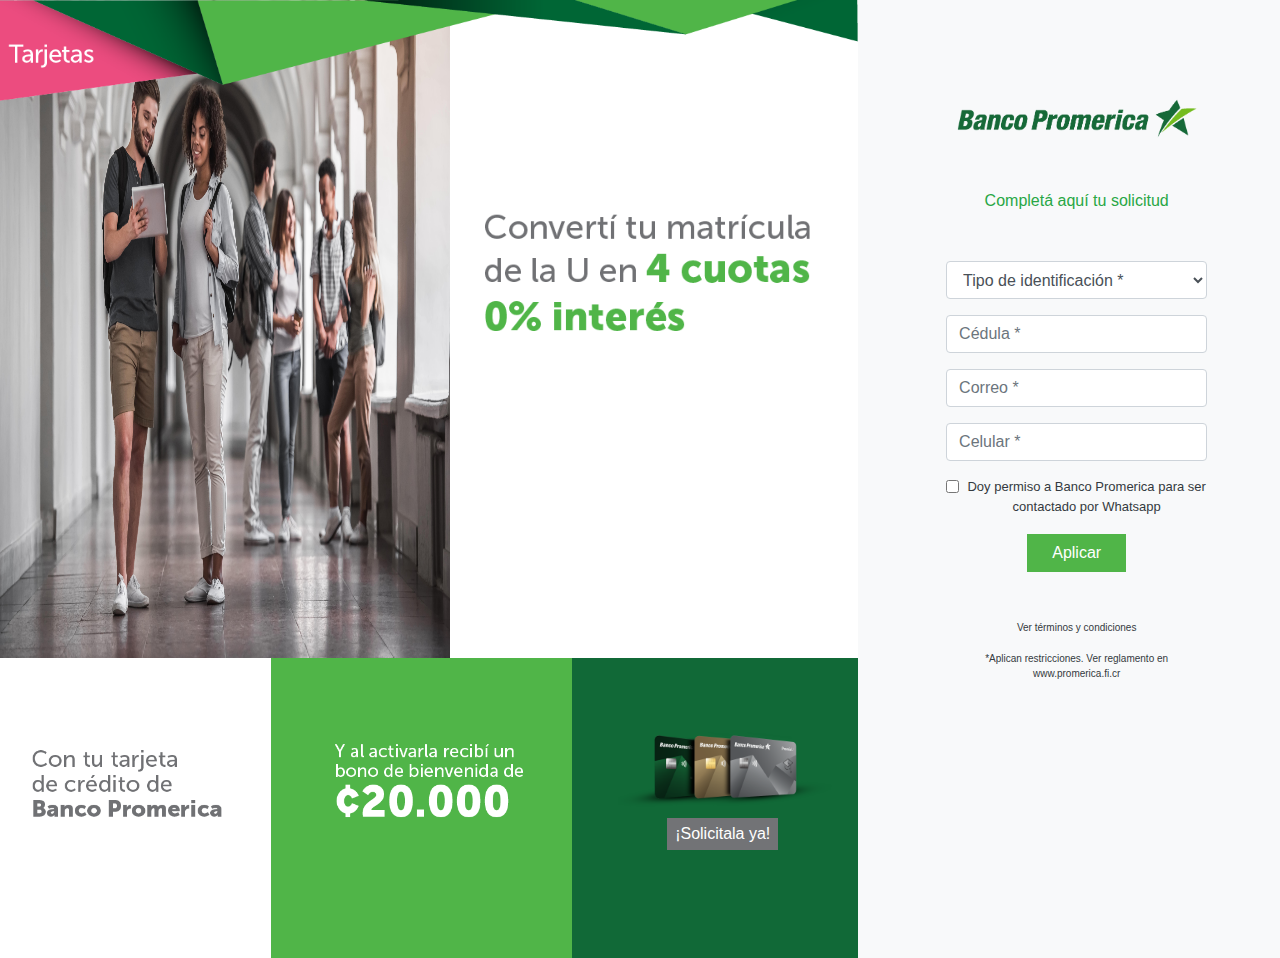
==== index.html @ af6be997 "se termina el landing de promerica" ====
<!DOCTYPE html> 
<html>
    <head>
        <title>Banco Promerica</title>
        <meta charset="UTF-8">
        <meta name="viewport" content="width=device-width, initial-scale=1.0">
        <link rel="stylesheet" href="https://cdn.jsdelivr.net/npm/bootstrap@4.5.3/dist/css/bootstrap.min.css"> 
        <link rel="stylesheet" href="css/index.css">
    </head>
    <body>
        <div class="container-fluid p-0">
            <div class="row">
                <div class="col-12 col-sm-8 col-md-8 col-lg-8 col-xl-8 bg-white">
                    <div class="row">
                        <div class="col-12 col-sm-12 col-md-12 col-lg-12 col-xl-12 imgPadre1">
                            <img src="img/pieza-arriba-completo.png" class="w-100">
                        </div>
                        <div class="col-6 col-sm-6 col-md-6 col-lg-6 col-xl-6 imgPadre2">
                            <img src="img/personas.jpg" class="img-personas">
                        </div>
                        <div class="col-6 col-sm-6 col-md-6 col-lg-6 col-xl-6 mx-auto text-center">
                            <img src="img/texto-cuotas.png" class="img-cuotas">
                        </div>
                        <div class="col-12 col-sm-12 col-md-12 col-lg-12 bg-white p-0">
                            <div class="row">
                                <div class="col-4 col-sm-4 col-md-4 col-lg-4 col-xl-4 mx-auto text-center p-0">
                                    <div class="cuadros-colores bg-white mx-auto text-center">
                                        <img src="img/texto-logo.png" class="img1"> 
                                    </div>
                                </div>
                                <div class="col-4 col-sm-4 col-md-4 col-lg-4 col-xl-4 mx-auto text-center p-0">
                                    <div class="cuadros-colores bg-verde-claro mx-auto text-center">
                                        <img src="img/texto-bono.png" class="img2"> 
                                    </div>
                                </div>
                                <div class="col-4 col-sm-4 col-md-4 col-lg-4 col-xl-4 mx-auto text-center p-0">
                                    <div class="cuadros-colores bg-verde-oscuro mx-auto text-center">
                                        <div class="col-sm-12 col-md-12 col-lg-12 col-xl-12">
                                            <img src="img/tarjetas.png" class="img3">   
                                        </div> 
                                        <div class="col-sm-12 col-md-12 col-lg-12 col-xl-12 text-solicitar">
                                            <label class="bg-gray px-2 py-1">¡Solicitala ya!</label>
                                        </div> 
                                    </div>
                                </div>
                            </div>
                        </div>
                    </div>
                </div>
                <div class="col-12 col-sm-4 col-md-4 col-lg-4 col-xl-4 bg-light pt-5 mx-auto text-center formulario-gray">
                    <div class="row">
                        <div class="col-12 col-sm-12 col-md-12 col-lg-12 col-xl-12">
                            <img src="img/logo.png" class="logo mt-5"> 
                        </div>
                        <div class="col-12 col-sm-12 col-md-12 col-lg-12 col-xl-12">
                            <p class="texto-bienvenida text-success mt-5 mb-5">Completá aquí tu solicitud</p>
                        </div>
                        <div class="col-9 col-sm-11 col-md-9 col-lg-8 col-xl-8 mx-auto text-center">
                            <form action="Default.aspx" method="POST" id="formdata" name="formdata" class="">
                                <div class="form-group"> 
                                    <select class="form-control" id="tipoidentificacion">  
                                        <option value="">Tipo de identificaci&oacute;n *</option> 
                                        <option value="1">Nacional</option> 
                                        <option value="2">Extranjero (DIMEX)</option> 
                                    </select> 
                                    <small id="errorTipoIden" class="text-danger"></small>
                                </div>
                                <div class="form-group"> 
                                    <input type="tel" class="form-control" id="identificacion" placeholder="C&eacute;dula *" required>
                                    <small id="emailHelp" class="form-text"></small>
                                    <small id="errorIden" class="text-danger"></small> 
                                </div>
                                <div class="form-group inputNombre d-none"> 
                                    <input type="text" class="form-control" id="nombre" placeholder="Nombre *" required>
                                    <small id="errorNom" class="text-danger"></small>
                                </div>
                                <div class="form-group inputNombre d-none"> 
                                    <input type="text" class="form-control" id="apellido" placeholder="Apellido *" required>
                                    <small id="errorApe" class="text-danger"></small>
                                </div>
                                <div class="form-group"> 
                                    <input type="email" class="form-control" id="email" placeholder="Correo *" required>
                                    <small id="errorEmail" class="text-danger"></small>
                                </div>
                                <div class="form-group"> 
                                    <input type="tel" class="form-control" id="telefono" placeholder="Celular *" required maxlength="8">
                                    <small id="errorTel" class="text-danger"></small>
                                </div> 
                                <div class="form-check text-center">
                                    <input class="form-check-input" type="checkbox" id="terminos">
                                    <label class="form-check-label text-dark">
                                        Doy permiso a Banco Promerica para ser contactado por Whatsapp
                                    </label>
                                </div>
                                <div class=" text-center">
                                    <small id="errorCheck" class="text-danger"></small>
                                </div>
                                <div class="text-center">
                                    <button type="button" class="btn bg-verde-claro rounded-0 mb-5 mt-3 px-4" id="btnAplicar">Aplicar</button>
                                </div>
                                <div class="text-center text-dark text-terminos">
                                    <label>
                                        Ver términos y condiciones
                                    </label>
                                    <label class="mt-2 text-dark text-aplican">
                                        *Aplican restricciones. Ver reglamento en www.promerica.fi.cr
                                    </label>
                                </div>
                            </form>
                        </div>
                    </div>
                </div> 
            </div> 
        </div>

        <div class="modal fade" id="cuotas" tabindex="-1" aria-labelledby="exampleModalLabel" aria-hidden="true">
            <div class="modal-dialog ">
                <div class="modal-content">
                    <div class="modal-header">
                        <div class="text-center">
                            <img src="img/cover.png" class="img-texto-beto w-15">
                        </div>
                        <button type="button" class="close" data-dismiss="modal" aria-label="Close">
                            <span class=" bg-success text-white rounded-circle" aria-hidden="true" style="padding-bottom: 5px;padding-left: 5px;padding-right: 5px;">&times;</span>
                        </button>
                    </div>
                    <div class="modal-body bg-success">
                        <p style="">Cuota corresponde a un crédito con una tasa de interés mensual de 4.43%
                            (53.16% anual) acorde a lo establecido por el Banco Central de Costa Rica
                            para préstamos microcréditos. Ver publicación del BCCR <a href="https://activos.bccr.fi.cr/sitios/bccr/ComunicadosPrensa/Docs_Comunicados_Prensa/CP-BCCR-022-2020-Tasas-anuales-maximas_interes.pdf" target="_blank">aquí</a>.
                            La cuota puede variar ligeramente según el tiempo entre la solicitud
                            del préstamo y fecha de pago de la primera cuota.
                            Condiciones son sujetas a políticas internas de la empresa y pueden variar..</p>
                    </div> 
                </div>
            </div>
        </div>

        <div class="modal fade" id="terminosycondicions"  tabindex="-1" aria-labelledby="exampleModalLabel1" aria-hidden="true">
            <div class="modal-dialog modal-lg modal-dialog-scrollable">
                <div class="modal-content">
                    <div class="modal-header">
                        <div class="text-center">
                            <img src="img/cover.png" class="img-texto-beto w-15">
                        </div>
                        <button type="button" class="close" data-dismiss="modal" aria-label="Close">
                            <span class=" bg-success text-white rounded-circle" aria-hidden="true" style="padding-bottom: 5px;padding-left: 5px;padding-right: 5px;">&times;</span>
                        </button>
                    </div>
                    <div class="modal-body bg-success">

                        <h2>Términos y Condiciones</h2>
                        <p>

                            AL INGRESAR ESTE SITIO USTED RECONOCE Y ACEPTA LOS SIGUIENTES TERMINOS Y CONDICIONES.
                            SI NO ACEPTA ESTOS TÉRMINOS, NO USE ESTE SITIO.
                        </p>
                        <p>



                            Liberación de Responsabilidad. Al ingresar al presente sitio web, usted entrará a un sitio  web de Gente más Gente S.A. (en adelante “GENTE + GENTE”), cédula jurídica 3-101-569828, usted reconoce y acepta que su uso es bajo su propio riesgo y que ninguna de las partes involucradas para crear, producir o entregar este sitio es responsable de ningún daño directo, incidental, consecuente, indirecto o punitivo ni de otras pérdidas, costos o gastos de ningún tipo (incluyendo honorarios legales, honorarios de expertos u otros desembolsos) que puedan surgir, directa o indirectamente, por el acceso a, uso de o búsqueda en este sitio o por bajar algún material, dato, texto, imagen, video o audio de este sitio, o por utilizar juegos o aplicaciones de este sitio, incluyendo pero no limitándose a cualquier cosa que pase por un virus, errores del sistema (pulgas), procedimiento humano o falta de procedimiento humano o mal funcionamiento de algún sistema de cómputo, línea telefónica, hardware, software o programa o cualquier otro error, falla o retraso en transmisiones electrónicas o conexiones de red.

                        </p>
                        <p>
                            Derechos de Propiedad Intelectual del sitio web. El sonido, gráficos, cuadros, texto, video, juegos, aplicaciones, información o imágenes de lugares o personas son propiedad de GENTE + GENTE, o son usadas con la correspondiente autorización. Ninguna porción de este sitio, incluyendo, pero sin limitarse al texto, imágenes, audio, juegos, aplicaciones o video, puede ser usada de ninguna forma o para ningún propósito, sin una autorización escrita de GENTE + GENTE, excepto si se indica aquí. Los nombres “GENTE + GENTE”, Y “BETO”, sus logotipos y marcas pertenecen a GENTE + GENTE. Al ingresar al presente sitio usted reconoce y acepta que cualquier nombre, logotipo, marca registrada, o marca de servicio, que aparezca en este sitio es propiedad exclusiva, o está siendo utilizada con la debida autorización por GENTE + GENTE y no puede ser usada y/o reproducida en todo o en parte por usted, sin la previa autorización escrita de GENTE + GENTE.
                        </p>

                        <p>
                            GENTE + GENTE hará cumplir sus derechos de propiedad intelectual con toda la fuerza de la ley. El uso de cualquiera de estos materiales es prohibido a menos que aquí se especifique  expresamente lo contrario. Modificar, republicar, o usar el material de este sitio viola los derechos legales de GENTE + GENTE. Cualquier uso no autorizado de estos materiales puede estar sujeto a penalidades o daños, incluyendo, pero no limitándose a aquellos relacionados con la violación de derechos de autor, de marcas registradas, de privacidad y de publicidad.
                        </p>

                        <p>
                            No promocione ni transfiera a este sitio ningún material pornográfico, obsceno, inmoral, difamatorio, calumniante, amenazador, discriminatorio, ofensivo, ilegal u otro material que pudiera constituir o motivar una conducta que pudiera ser considerada una ofensa criminal, crear una responsabilidad civil o violar alguna ley o regulación. No obstante, al hecho de que GENTE + GENTE u otras partes involucradas en crear, producir o distribuir este sitio, pueden monitorear o revisar transmisiones, publicaciones, discusiones o chats, ni GENTE + GENTE ni cualquiera de las partes involucradas en crear, producir o distribuir este sitio asume ninguna responsabilidad ni obligación que pudiera surgir del contenido de éste, incluyendo pero no limitándose a reclamos por difamación, calumnia, maledicencia, obscenidad, pornografía, inmoralidad y falsa representación.
                        </p>

                        <p>
                            A pesar de que las especificaciones, características, ilustraciones, equipo y otra información contenida en este sitio se basa en información al día, y aunque GENTE + GENTE hace todo esfuerzo razonable por asegurar que el material en este sitio sea correcto, no se puede garantizar exactitud y GENTE + GENTE no hace garantías ni representaciones de su exactitud.
                        </p>

                        <p>
                            Al ingresar en este sitio usted reconoce y acepta que cualquier comunicación o material que usted transfiera a este sitio, de cualquier forma y por cualquier razón, no necesariamente será tratado como confidencial, ni de su propiedad. Además, usted reconoce y acepta que cualquier información, idea, concepto, técnica, procedimiento, método, sistema, diseño, plan, cuadro u otro material que usted le presente a GENTE + GENTE a través de este sitio web, se volverá y quedará como propiedad de GENTE + GENTE y por lo tanto podrá ser usado por GENTE + GENTE en cualquier lugar, en cualquier momento y por cualquier razón sin notificación, compensación ni ninguna otra obligación para usted ni para ninguna otra persona.
                        </p>

                        <p>
                            Aunque este sitio puede estar ligado a otros sitios, GENTE + GENTE no está, directa ni indirectamente, implicando ninguna aprobación, asociación, patrocinio, respaldo, ni afiliación con el sitio ligado, a menos que se especifique lo contrario aquí. Al ingresar en este sitio usted usuario reconoce y acepta que GENTE + GENTE no ha revisado todos los sitios que están ligados a este sitio y no es responsable del contenido de ninguna página fuera de este sitio ni de ningún otro sitio ligado a este sitio o si dichos contenidos varían o no están disponibles. Queda bajo su propio riesgo ligarse a otras páginas u otros sitios.
                        </p>

                        <p>
                            GENTE + GENTE se reserva el derecho de revisar esta información legal en cualquier momento y por cualquier razón y se reserva el derecho de hacerle cambios a cualquier información contenida en este sitio en cualquier momento, sin notificación ni obligación alguna y entrando a regir de inmediato todos los cambios.  Al ingresar en este sitio usted reconoce y acepta que usted está sujeto a estas revisiones. Le sugerimos que visite esta página de este sitio de forma periódica para revisar estos términos y condiciones.
                        </p>

                        <p>
                            Este sitio utiliza elementos denominados “cookies”. Las “cookies” son archivos de texto que se almacenan en la computadora de cualquier persona que visite este sitio y que almacenan información temporal tal como pero no limitada a: contenido visitado, información digitada en el sitio e información relevante para el desarrollo del sitio o para las actividades comerciales que promueve el sitio. Dicha información es utilizada para uso técnico principalmente (pero no exclusivamente) para adaptar el sitio web para el mejor beneficio del visitante. Al ingresar a este sitio usted usuario acepta la utilización de cookies y su almacenamiento y uso en su computador, así como el uso de la información que dichos “cookies” proporcionen si es el caso.
                        </p>

                        <p>
                            Si usted no desea aceptar el uso de “cookies” para este sitio, su navegador de internet puede ser programado para automáticamente denegar el uso y almacenamiento de cookies o para informarle a usted cada vez que el sitio solicite el uso o almacenamiento de una “cookie”. Asimismo, “cookies” almacenadas en su computadora anteriormente o durante el uso de este sitio pueden ser borradas por usted por medio de las opciones que dispone al efecto su navegador de internet. Asimismo, puede consultar la opción de “ayuda” de su buscador de internet para más información sobre este tema.
                        </p>

                        <p>
                            En algún momento podría ser necesario que usted suministre sus datos personales, incluyendo su nombre completo, edad, genero, número de cédula, dirección exacta de su residencia, lugar de trabajo y contactos de referencia (los “Datos Personales”). Estos Datos Personales podrán utilizados por GENTE + GENTE, para hacer un perfil crediticio de su persona y determinar la factibilidad de que adquiera alguno de los Productos Crediticios. Una vez completado el proceso de formalización de los Productos Crediticios, GENTE + GENTE podrá custodiar, tratar y almacenar los Datos Personales, los cuales podrá además transferir a sus empresas subsidiarias, afiliadas y asesores externos, incluyendo las gestionadoras de cobro, para fines de cobro, o de prospección comercial, de los Productos Crediticios. 
                        </p>

                        <p>
                            En lo relativo al respeto del derecho de autodeterminación informativa que asiste a las personas, GENTE + GENTE podría tener una base de datos donde se recopilarán los datos personales que sean solicitados en cualquier formulario, o documento que se utilice durante el proceso de formalización de alguno de los Productos Crediticios, así como al momento de crear un usuario para el uso periódico de este sitio web. La información contenida en la base de datos será de uso de GENTE + GENTE y este queda autorizado a traspasar dichos datos a la(s) empresa(s) que considere(n) pertinentes, incluyendo sus asesores externos, socios comerciales y empresas gestionadoras de cobro. Usted usuario, declara haber sido informado de las condiciones sobre protección de Datos Personales anteriormente descritas, aceptando y consintiendo el tratamiento automatizado de los mismos por parte de GENTE + GENTE, en la forma y para las finalidades indicadas en estos Términos de Uso y en los documentos que suscriba, durante el proceso de formalización de los productos.
                        </p>

                        <p>
                            En relación con la información que puede ser almacenada y utilizada en este sitio, esta además la información de carácter “no personal”, la cual puede (no exclusivamente), ser información técnica o información demográfica, como su edad, o intereses. A continuación, encontrará algunos ejemplos de Información que no es de identificación personal que puede ser recolectada por este sitio y una descripción de cómo esta información puede llegar a ser usada:
                        </p>

                        <p>
                            Dirección de Protocolo de Internet (IP). Su dirección IP es un número que permite a computadores que transitan en Internet saber dónde enviarle datos – como por ejemplo las páginas web que usted visita. GENTE + GENTE puede usar esta información para enviarle nuestras páginas web cuando se solicitan, para acomodar nuestros sitios web con los intereses de nuestros usuarios y para medir el tráfico dentro de nuestros sitios web.
                        </p>

                        <p>
                            Cookie – Una “Cookie”, Es un breve mensaje de texto que puede ser usado para recolectar información acerca de su actividad en los sitios web. Por ejemplo, cuando alguien visita una página dentro de los sitios web, una Cookie es incorporada al dispositivo del usuario (si el usuario acepta Cookies), o es leída si el usuario ha visitado el sitio web previamente. Usted usuario puede configurar la mayoría de navegadores para que lo notifiquen si recibe una Cookie, o puede decidir bloquear las Cookies con su navegador, pero si lo hace, usted podrá no tener acceso a las ventajas de servicios personalizados disfrutados por otros usuarios de nuestros sitios web.
                        </p>

                        <p>
                            Faros de Red (también conocidos como "clear gifs," "web bugs" o "pixel tags"). Los “Faros de Red” son pequeños gráficos con un identificador único, similar en su función a las Cookies, y son usados para permitirnos contar usuarios que han visitado determinadas páginas de los sitios web, y para ayudarnos a determinar la efectividad de campañas de promoción y publicidad. Cuando se usan en HTML- mensajes de email formateados, los Web Beacons pueden decirle a quien envía el mensaje si el mensaje ha sido abierto o no. En contraste a las Cookies, que son almacenadas en el disco duro del computador del usuario, los Web Beacons se mantienen invisiblemente alojados en las páginas web.
                        </p>

                        <p>
                            Información Demográfica. La “Información Demográfica” como su género, edad, código postal, e intereses, que usted voluntariamente nos suministra, puede ser usada para proveerle servicio personalizado y para analizar tendencias, para asegurar que la información suministrada por el sitio web llene sus necesidades.
                        </p>

                        <p>
                            Uso de menores de edad. Si este sitio va a ser usado y/o observado por menores de edad, debe ingresar al presente sitio y hacer uso del mismo en presencia y bajo la custodia y supervisión de un mayor de edad, que debe ser su pariente. El solo uso de este sitio hace presumir el cumplimiento de esta disposición.
                        </p>

                        <p>
                            Uso de Chats, Foros y Medios de Comunicación Instantánea (Públicos & Privados). GENTE + GENTE pondrá a su disposición chats y foros privados, así como otros mecanismos de comunicación instantánea, a fin de que usted usuario pueda hacer consultas y recibir asesoría por parte de un asesor de GENTE + GENTE, en relación a los Productos, los Términos de Uso y en general acerca del sitio web. Usted usuario debe de tomar en cuenta que si bien GENTE + GENTE ha tomado las medidas de seguridad necesarias para resguardar la información que se intercambie por estos medios, usted deberá de ser también cuidadoso y diligente al momento de utilizarlos, de manera tal que GENTE + GENTE no asume ningún tipo de responsabilidad, por la fuga de información, o daños que usted usuario pueda sufrir, como consecuencia del uso inapropiado que haga de estos canales de comunicación. Con respecto a los chats y foros de comunicación abierta, usted usuario debe tomar en cuenta que la información que suba e intercambie allí es pública y que por ende GENTE + GENTE no ejerce ningún control previo por lo que debe ser muy cuidadoso y recomendamos no intercambiar ni brindar información personal. GENTE + GENTE podrá retirar, borrar, interrumpir o eliminar cualquier información, conversación, foro o similar que violente estas disposiciones.
                        </p>

                        <p>
                            "La inscripción de GENTE + GENTE, 3-101-569828, ante la Superintendencia General de Entidades Financieras no es una autorización para operar, y la supervisión que ejerce esa Superintendencia es sólo en materia de prevención de legitimación de capitales, financiamiento al terrorismo y financiamiento de la proliferación de armas de destrucción masiva, según lo dispuesto en la Ley N.7786, "Ley sobre estupefacientes, sustancias psicotrópicas, drogas de uso no autorizado, actividades conexas, legitimación de capitales y financiamiento al terrorismo". Por lo tanto, la SUGEF no supervisa los negocios que ofrece y realiza la empresa, ni su seguridad, estabilidad o solvencia. Las personas que contraten sus productos y servicios lo hacen bajo su cuenta y riesgo."
                        </p>

                        <p>
                            Ley aplicable. Al ingresar este sito usted reconoce y acepta que este sitio será interpretado y evaluado de acuerdo a las leyes de la República de Costa Rica. Cualquier acción legal, demandas o procedimientos que surjan de estos Términos de Uso, se presentarán exclusivamente ante el juzgado correspondiente de Costa Rica, y, por lo tanto, usted acepta y se somete a la jurisdicción personal de estos juzgados con respecto a dichas posibles acciones legales, demandas o procedimientos. Si usa este sitio web desde otro país, usted es responsable de cumplir con todas las leyes locales aplicables. GENTE + GENTE no hace ninguna declaración de que los materiales contenidos en este sitio son apropiados para países afuera de Costa Rica
                        </p>

                        <p>
                            [ACEPTO TÉRMINOS DE USO]
                        </p>
                    </div> 
                </div>
            </div>
        </div>

        <script src="https://code.jquery.com/jquery-3.5.1.min.js"></script>
        <script src="https://cdn.jsdelivr.net/npm/bootstrap@4.5.3/dist/js/bootstrap.bundle.min.js"></script> 
        <script src="js/index.js"></script> 
    </body>
</html>
---- css/index.css ----
/*
To change this license header, choose License Headers in Project Properties.
To change this template file, choose Tools | Templates
and open the template in the editor.
*/
/* 
    Created on : 22 oct. 2020, 15:59:13
    Author     : arielrubi
*/
.formulario-gray{
    background: #959698;
    background-color: #959698;
}
body, html{

}
.imgPadre1{
    z-index: 10;
    padding: 0;
}
.imgPadre2{
    z-index: 9;
}
.img-personas{
    width: 800px;
    margin-top: -125px;
    height: 680px;
}
.img-cuotas{
    width: 350px;
    margin-top: 100px;
}
.logo{
    width: 250px;
}
.text-verde-claro{
    color: #50b548;
}
.bg-verde-claro{
    background: #50b548;
    background-color: #50b548;
    color: #fff;
}
.bg-verde-oscuro{
    background: #116937;
    background-color: #116937;
    color: #fff;
}
.form-check-label{
    font-size: 13px;
}
.form-check-input { 
    margin-top: 3px;
}
.text-terminos, .text-aplican{
    font-size: 10px;
}
.cuadros-colores{ 
    height: 300px; 
}
.cuadros-colores img{ 
    margin-left: 15px;
    margin-top: 75px;
    width: 320px;
}
.cuadros-colores img1{  

}
.cuadros-colores .img2{ 

}
.cuadros-colores .img3{ 
    margin-top: 0;
}
.bg-gray{
    background: #727376;
    background-color: #727376;
}
.text-solicitar{
    margin-top: -115px;
}
.gracias{
    margin-top: 150px;
}
.gracias p{
    text-transform: uppercase;
    font-size: 25px;
}
.segundo-texto-gracias{
    margin-top: -21px;
}
.footer-img{
    position: absolute;
    bottom: 0;
    width: 100%;
}
.logo-gracias{
    width: 25%;
}

@media only screen and (max-width: 1920px){
    .img-personas {
        width: 700px; 
    }

}
@media only screen and (max-width: 1700px){
    .img-personas {
        width: 600px; 
    }
    .img-cuotas { 
        margin-left: 120px;
    }
        .logo-gracias {
        width: 50%;
    }
}
@media only screen and (max-width: 1540px){
    .img-personas {
        width: 550px; 
    }
    .img-cuotas {
        margin-left: 90px;
    }
    .cuadros-colores img { 
        width: 300px;
    }
}
@media only screen and (max-width: 1380px){
    .img-personas {
        width: 500px; 
    }
    .cuadros-colores img { 
        width: 250px;
    }
    .cuadros-colores .img3 {
        margin-top: 15px;
    }
    .text-solicitar {
        margin-top: -80px;
    }
}
@media only screen and (max-width: 1280px){
    .img-personas {
        width: 450px; 
    }
    .img-cuotas {
        margin-left: 20px;
    }
    .cuadros-colores img {
        width: 225px;
    }
}
@media only screen and (max-width: 1190px){
    .img-personas {
        width: 400px;
        height: 560px;
        margin-top: -80px;
    }
    .img-cuotas {
        width: 300px; 
    } 
}
@media only screen and (max-width: 1080px){
    .img-cuotas {
        width: 250px; 
    }
    .img-personas {
        width: 350px;
        height: 460px;
    }
    .cuadros-colores .img3 {
        margin-left: 0px;
    }
    .cuadros-colores img {
        width: 200px;
    }
}
@media only screen and (max-width: 980px){


}
@media only screen and (max-width: 860px){


}
@media only screen and (max-width: 768px){
    .img-personas {
        width: 270px;
        height: 310px;
        margin-top: -48px;
    }
    .img-cuotas {
        width: 200px;
        margin-top: 50px;
    }
    .cuadros-colores {
        height: 240px;
    }
    .cuadros-colores img {
        width: 160px;
    }
    .cuadros-colores .img1 {
        margin-left: 32px;
    }
    .cuadros-colores .img3 {
        margin-top: 35px;
    }
    .text-solicitar {
        margin-top: -50px;
    }
    .logo-gracias{
        width: 100%;
    }
    .gracias p{ 
        font-size: 15px;
    }
    .segundo-texto-gracias {
        margin-top: -16px;
    }
}
@media only screen and (max-width: 576px){ 
    .cuadros-colores .img3 {
        margin-top: 18px;
    }
    .img-personas {
        width: 220px;
        height: 228px;
        margin-top: -40px;
    }
    .img-cuotas {
        width: 160px;
        margin-top: 35px;
    }
    .cuadros-colores {
        height: 150px;
    }
    .cuadros-colores img {
        width: 120px;
        margin-top: 45px;
    }
    .cuadros-colores .img1 {
        margin-left: 30px; 
    }
    .text-solicitar {
        margin-top: -42px;
    }
    .text-solicitar label{
        font-size: 12px;
    }
    .imgPadre1 { 
        padding: 0px 15px;
    }
    .imgPadre1 img{
        width: 450px !important;
    }
}
@media (max-width: 414px){
    .imgPadre1 img{
        width: 441px !important;
    } 
}
@media (max-width: 380px){
    .imgPadre1 img {
        width: 405px !important;
    }
    .img-cuotas {
        margin-left: 35px;
        width: 145px;
    }
}
@media (max-width: 320px){ 
    .cuadros-colores img {
        width: 100px;
    }
    .cuadros-colores {
        height: 130px;
    }
    .img-personas {
        width: 170px;
        height: 170px;
        margin-top: -30px;
    }
    .img-cuotas {
        width: 110px;
    }
    .imgPadre1 img{
        width: 350px !important;
    }
}
@media only screen and (max-width: 900px) and (orientation: landscape) { 
    .img-personas {
        width: 300px;
        height: 380px;
        margin-top: -60px;
    }
    .img-cuotas {
        margin-left: 35px;
        width: 190px;
    }
    .cuadros-colores {
        height: 230px;
    }
    .cuadros-colores img {
        width: 150px;
    }
    .cuadros-colores .img3 {
        margin-top: 40px;
    }
    .text-solicitar {
        margin-top: -50px;
    }
    .form-check-label {
        font-size: 10px;
    }
    .gracias {
        margin-top: 50px;
    }
    .logo-gracias {
        width: 60%;
    }
}
@media only screen and (max-width: 760px) and (orientation: landscape) {
    .img-personas {
        width: 260px;
        height: 280px;
        margin-top: -45px;
    }
    .img-cuotas { 
        width: 180px;
        margin-top: 50px;
    }
    .cuadros-colores img {
        width: 140px;
    }
    .cuadros-colores .img1 {
        margin-left: 35px;
    }
    .logo {
        width: 215px;
    }
}
@media only screen and (max-width: 680px) and (orientation: landscape) {
    .cuadros-colores img {
        width: 130px;
    }
    .img-personas {
        width: 240px;
    }
    .logo {
        width: 190px;
    }
    .texto-bienvenida {
        font-size: 12px;
    }
}
@media only screen and (max-width: 570px) and (orientation: landscape) { 
    .cuadros-colores img {
        width: 160px;
    }
    .cuadros-colores {
        height: 200px;
    }
    .cuadros-colores .img3 {
        margin-top: 5px;
    }
    .imgPadre1 img {
        width: 600px !important;
    }
    .img-cuotas {
        width: 220px;
        margin-left: 10px;
    }
}
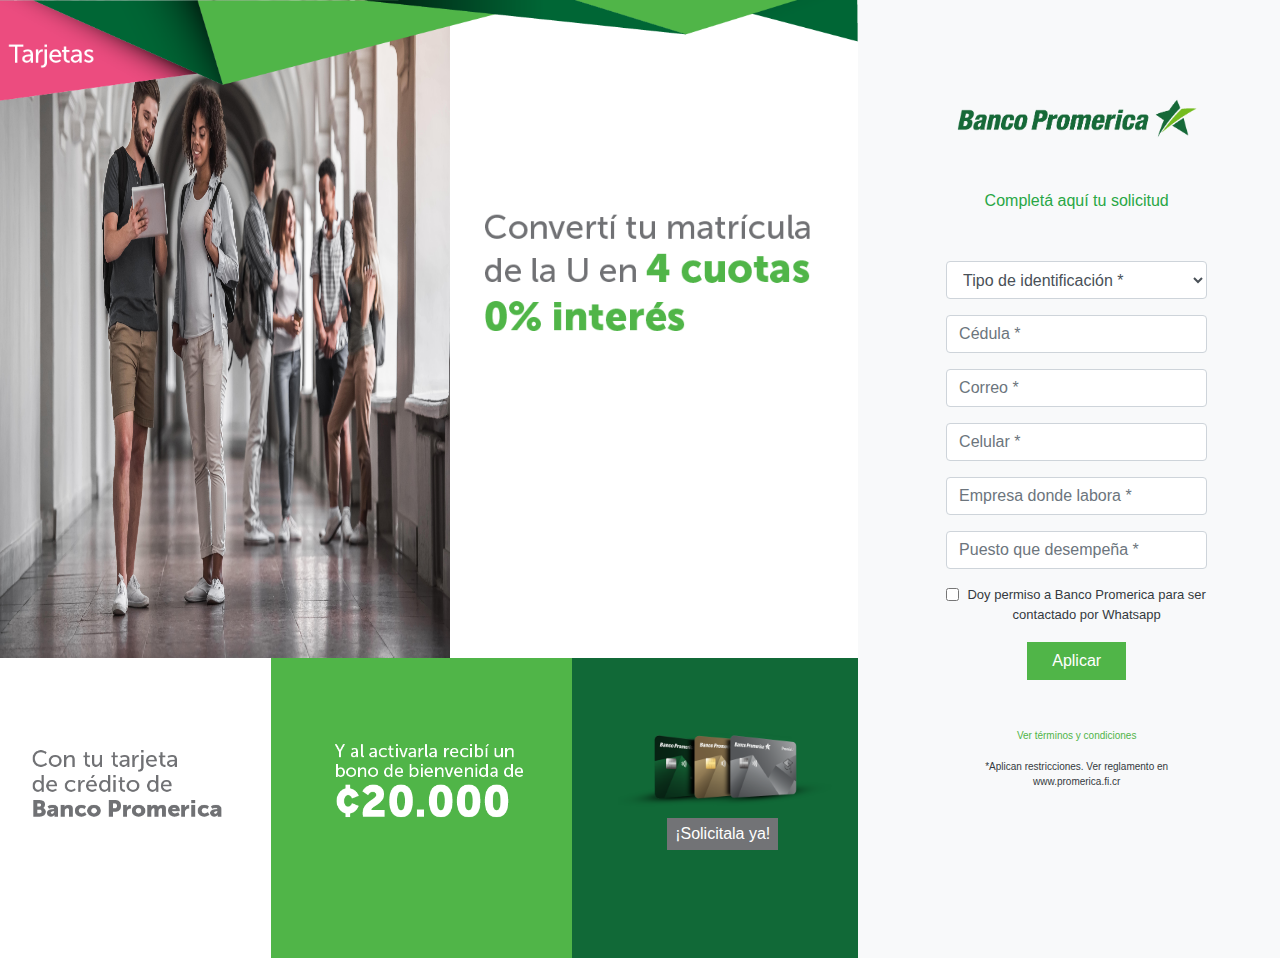
==== commit 2c9580a3: "se agregaron 2 campos nuevos y el link de terminos y condiciones" ====
--- a/index.html
+++ b/index.html
@@ -86,6 +86,14 @@
                                     <input type="tel" class="form-control" id="telefono" placeholder="Celular *" required maxlength="8">
                                     <small id="errorTel" class="text-danger"></small>
                                 </div> 
+                                <div class="form-group"> 
+                                    <input type="text" class="form-control" id="empresa" placeholder="Empresa donde labora *" required>
+                                    <small id="errorEmp" class="text-danger"></small>
+                                </div> 
+                                <div class="form-group"> 
+                                    <input type="text" class="form-control" id="puesto" placeholder="Puesto que desempe&ntilde;a *" required>
+                                    <small id="errorPue" class="text-danger"></small>
+                                </div> 
                                 <div class="form-check text-center">
                                     <input class="form-check-input" type="checkbox" id="terminos">
                                     <label class="form-check-label text-dark">
@@ -100,7 +108,7 @@
                                 </div>
                                 <div class="text-center text-dark text-terminos">
                                     <label>
-                                        Ver términos y condiciones
+                                        <a class="text-verde-claro" href="https://www.promerica.fi.cr/banca-de-personas/promociones-y-reglamentos/reglamentos/" target="_blank">Ver términos y condiciones</a>
                                     </label>
                                     <label class="mt-2 text-dark text-aplican">
                                         *Aplican restricciones. Ver reglamento en www.promerica.fi.cr
--- a/css/index.css
+++ b/css/index.css
@@ -36,6 +36,9 @@
 .text-verde-claro{
     color: #50b548;
 }
+.text-verde-claro:hover{
+    color: #50b548;
+}
 .bg-verde-claro{
     background: #50b548;
     background-color: #50b548;
@@ -111,7 +114,7 @@
     .img-cuotas { 
         margin-left: 120px;
     }
-        .logo-gracias {
+    .logo-gracias {
         width: 50%;
     }
 }
